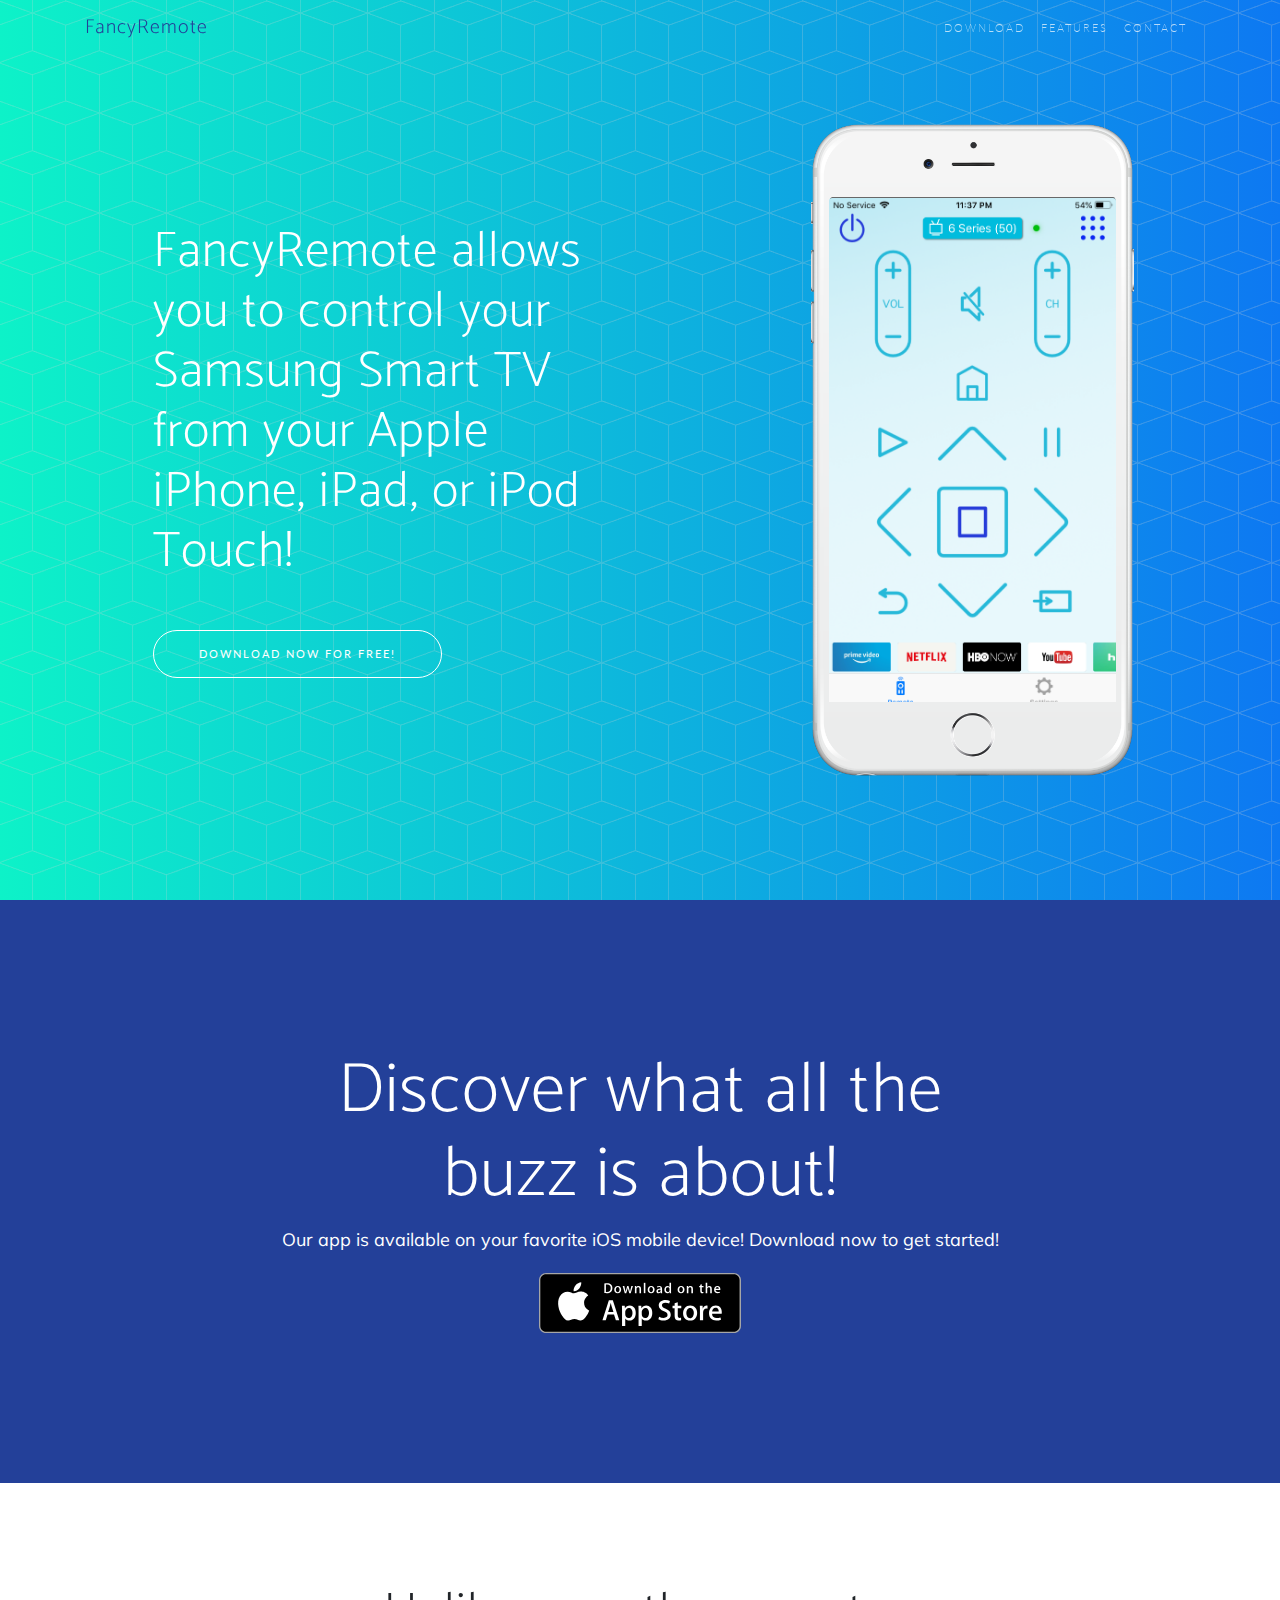
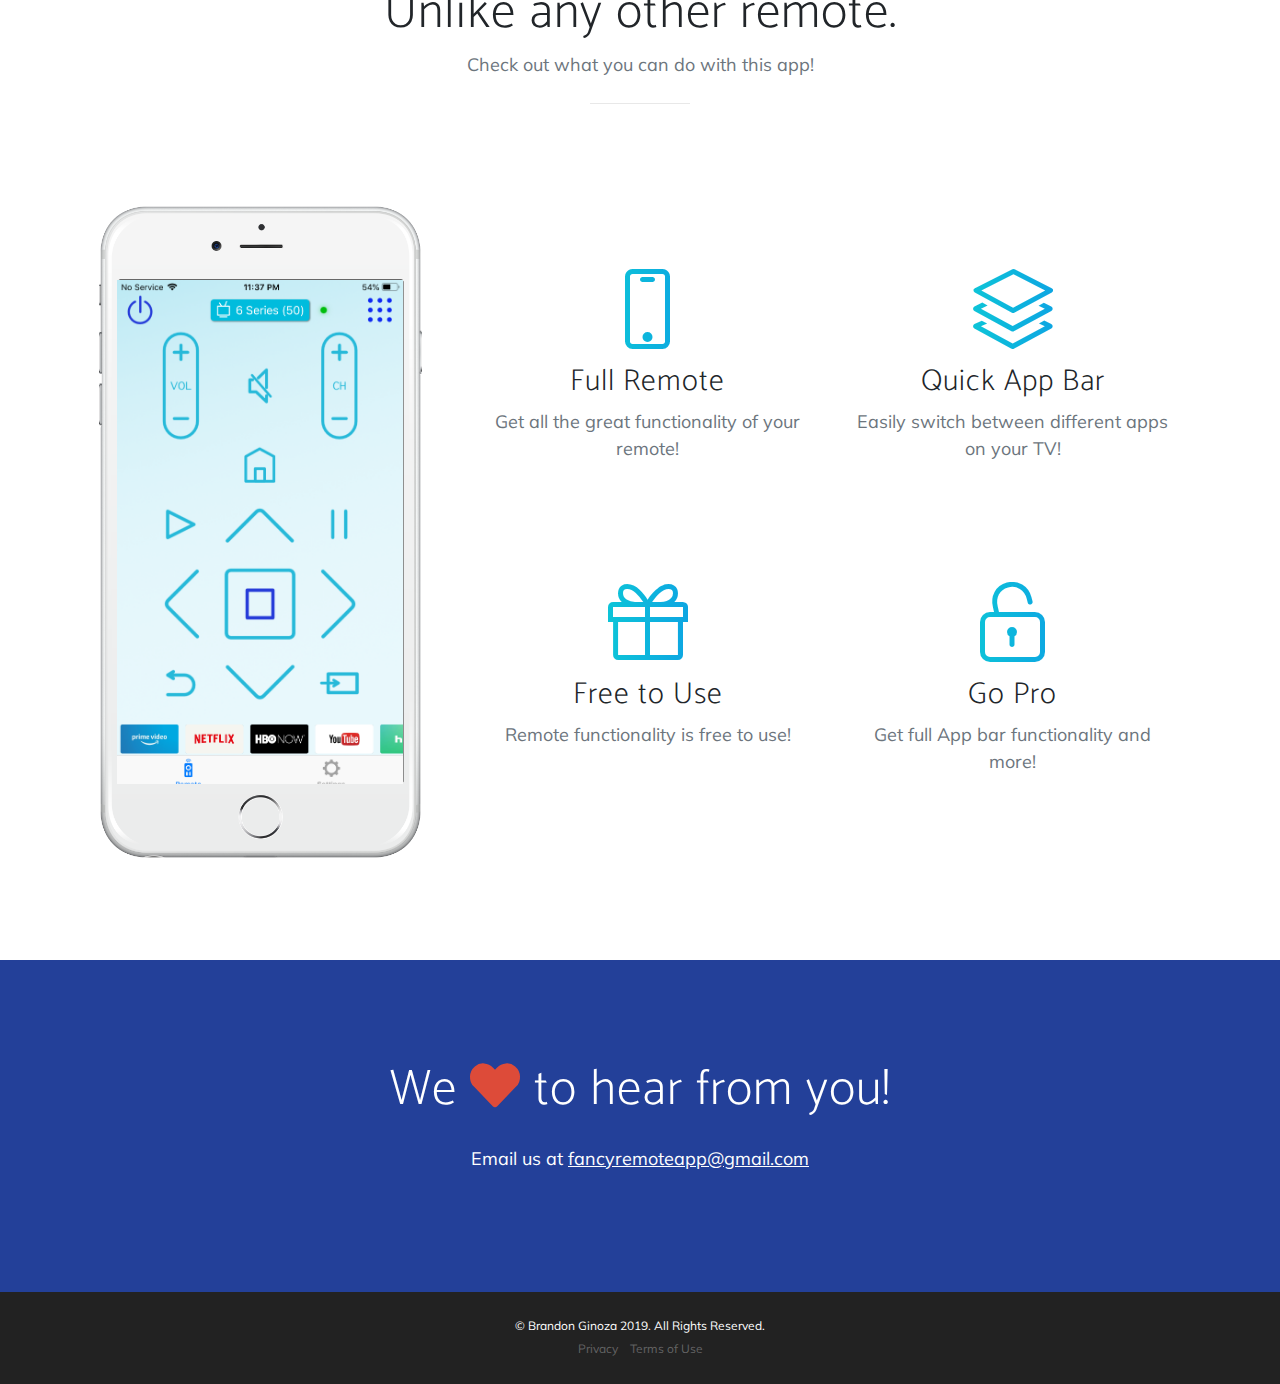
==== index.html @ fd058877 "First commit to FancyRemote Samsung Landing Page" ====
<!DOCTYPE html>
<html lang="en">

<head>

  <meta charset="utf-8">
  <meta name="viewport" content="width=device-width, initial-scale=1, shrink-to-fit=no">
  <meta name="description" content="">
  <meta name="author" content="">

  <title>FancyRemote</title>

  <!-- Bootstrap core CSS -->
  <link href="vendor/bootstrap/css/bootstrap.min.css" rel="stylesheet">

  <!-- Custom fonts for this template -->
  <link href="vendor/fontawesome-free/css/all.min.css" rel="stylesheet">
  <link rel="stylesheet" href="vendor/simple-line-icons/css/simple-line-icons.css">
  <link href="https://fonts.googleapis.com/css?family=Lato" rel="stylesheet">
  <link href="https://fonts.googleapis.com/css?family=Catamaran:100,200,300,400,500,600,700,800,900" rel="stylesheet">
  <link href="https://fonts.googleapis.com/css?family=Muli" rel="stylesheet">

  <!-- Plugin CSS -->
  <link rel="stylesheet" href="device-mockups/device-mockups.min.css">

  <!-- Custom styles for this template -->
  <link href="css/new-age.min.css" rel="stylesheet">

</head>

<body id="page-top">

  <!-- Navigation -->
  <nav class="navbar navbar-expand-lg navbar-light fixed-top" id="mainNav">
    <div class="container">
      <a class="navbar-brand js-scroll-trigger" href="#page-top">FancyRemote</a>
      <button class="navbar-toggler navbar-toggler-right" type="button" data-toggle="collapse" data-target="#navbarResponsive" aria-controls="navbarResponsive" aria-expanded="false" aria-label="Toggle navigation">
        Menu
        <i class="fas fa-bars" style="color: #234099"></i>
      </button>
      <div class="collapse navbar-collapse" id="navbarResponsive">
        <ul class="navbar-nav ml-auto">
          <li class="nav-item">
            <a class="nav-link js-scroll-trigger" href="#download">Download</a>
          </li>
          <li class="nav-item">
            <a class="nav-link js-scroll-trigger" href="#features">Features</a>
          </li>
          <li class="nav-item">
            <a class="nav-link js-scroll-trigger" href="#contact">Contact</a>
          </li>
        </ul>
      </div>
    </div>
  </nav>

  <header class="masthead">
    <div class="container h-100">
      <div class="row h-100">
        <div class="col-lg-7 my-auto">
          <div class="header-content mx-auto">
            <h1 class="mb-5">FancyRemote allows you to control your Samsung Smart TV from your Apple iPhone, iPad, or iPod Touch!</h1>
            <a href="#download" class="btn btn-outline btn-xl js-scroll-trigger">Download Now for Free!</a>
          </div>
        </div>
        <div class="col-lg-5 my-auto">
          <div class="device-container">
            <div class="device-mockup iphone6_plus portrait white">
              <div class="device">
                <div class="screen">
                  <!-- Demo image for screen mockup, you can put an image here, some HTML, an animation, video, or anything else! -->
                  <img src="img/screenshot.png" class="img-fluid" alt="">
                </div>
                <div class="button">
                  <!-- You can hook the "home button" to some JavaScript events or just remove it -->
                </div>
              </div>
            </div>
          </div>
        </div>
      </div>
    </div>
  </header>

  <section class="download bg-primary text-center" id="download">
    <div class="container">
      <div class="row">
        <div class="col-md-8 mx-auto">
          <h2 class="section-heading" style="color: #fff">Discover what all the buzz is about!</h2>
          <p style="color: #fff">Our app is available on your favorite iOS mobile device! Download now to get started!</p>
          <div class="badges">
            <a class="badge-link" href="https://apps.apple.com/app/fancyremote-for-samsung-tv/id1479494269#?platform=iphone"><img src="img/app-store-badge.svg" alt=""></a>
          </div>
        </div>
      </div>
    </div>
  </section>

  <section class="features" id="features">
    <div class="container">
      <div class="section-heading text-center">
        <h2>Unlike any other remote.</h2>
        <p class="text-muted">Check out what you can do with this app!</p>
        <hr>
      </div>
      <div class="row">
        <div class="col-lg-4 my-auto">
          <div class="device-container">
            <div class="device-mockup iphone6_plus portrait white">
              <div class="device">
                <div class="screen">
                  <!-- Demo image for screen mockup, you can put an image here, some HTML, an animation, video, or anything else! -->
                  <img src="img/screenshot.png" class="img-fluid" alt="">
                </div>
                <div class="button">
                  <!-- You can hook the "home button" to some JavaScript events or just remove it -->
                </div>
              </div>
            </div>
          </div>
        </div>
        <div class="col-lg-8 my-auto">
          <div class="container-fluid">
            <div class="row">
              <div class="col-lg-6">
                <div class="feature-item">
                  <i class="icon-screen-smartphone text-primary"></i>
                  <h3>Full Remote</h3>
                  <p class="text-muted">Get all the great functionality of your remote!</p>
                </div>
              </div>
              <div class="col-lg-6">
                <div class="feature-item">
                  <i class="icon-layers text-primary"></i>
                  <h3>Quick App Bar</h3>
                  <p class="text-muted">Easily switch between different apps on your TV!</p>
                </div>
              </div>
            </div>
            <div class="row">
              <div class="col-lg-6">
                <div class="feature-item">
                  <i class="icon-present text-primary"></i>
                  <h3>Free to Use</h3>
                  <p class="text-muted">Remote functionality is free to use!</p>
                </div>
              </div>
              <div class="col-lg-6">
                <div class="feature-item">
                  <i class="icon-lock-open text-primary"></i>
                  <h3>Go Pro</h3>
                  <p class="text-muted">Get full App bar functionality and more!</p>
                </div>
              </div>
            </div>
          </div>
        </div>
      </div>
    </div>
  </section>

  <section class="contact bg-primary" id="contact">
    <div class="container">
      <h2>We
        <i class="fas fa-heart"></i>
        to hear from you!</h2>
        <p style="color:#fff">Email us at <u><a href="mailto:fancyremoteapp@gmail.com" style="color:#fff">fancyremoteapp@gmail.com</a></u></p>
    </div>
  </section>

  <footer>
    <div class="container">
      <p>&copy; Brandon Ginoza 2019. All Rights Reserved.</p>
      <ul class="list-inline">
        <li class="list-inline-item">
          <a href="privacypolicy.html">Privacy</a>
        </li>

        <li class="list-inline-item">
          <a href="termsofuse.html">Terms of Use</a>
        </li>
<!--
        <li class="list-inline-item">
          <a href="#">FAQ</a>
        </li>
-->
      </ul>
    </div>
  </footer>

  <!-- Bootstrap core JavaScript -->
  <script src="vendor/jquery/jquery.min.js"></script>
  <script src="vendor/bootstrap/js/bootstrap.bundle.min.js"></script>

  <!-- Plugin JavaScript -->
  <script src="vendor/jquery-easing/jquery.easing.min.js"></script>

  <!-- Custom scripts for this template -->
  <script src="js/new-age.min.js"></script>

</body>

</html>
---- vendor/simple-line-icons/css/simple-line-icons.css ----
@font-face {
  font-family: 'simple-line-icons';
  src: url('../fonts/Simple-Line-Icons.eot?v=2.4.0');
  src: url('../fonts/Simple-Line-Icons.eot?v=2.4.0#iefix') format('embedded-opentype'), url('../fonts/Simple-Line-Icons.woff2?v=2.4.0') format('woff2'), url('../fonts/Simple-Line-Icons.ttf?v=2.4.0') format('truetype'), url('../fonts/Simple-Line-Icons.woff?v=2.4.0') format('woff'), url('../fonts/Simple-Line-Icons.svg?v=2.4.0#simple-line-icons') format('svg');
  font-weight: normal;
  font-style: normal;
}
/*
 Use the following CSS code if you want to have a class per icon.
 Instead of a list of all class selectors, you can use the generic [class*="icon-"] selector, but it's slower:
*/
.icon-user,
.icon-people,
.icon-user-female,
.icon-user-follow,
.icon-user-following,
.icon-user-unfollow,
.icon-login,
.icon-logout,
.icon-emotsmile,
.icon-phone,
.icon-call-end,
.icon-call-in,
.icon-call-out,
.icon-map,
.icon-location-pin,
.icon-direction,
.icon-directions,
.icon-compass,
.icon-layers,
.icon-menu,
.icon-list,
.icon-options-vertical,
.icon-options,
.icon-arrow-down,
.icon-arrow-left,
.icon-arrow-right,
.icon-arrow-up,
.icon-arrow-up-circle,
.icon-arrow-left-circle,
.icon-arrow-right-circle,
.icon-arrow-down-circle,
.icon-check,
.icon-clock,
.icon-plus,
.icon-minus,
.icon-close,
.icon-event,
.icon-exclamation,
.icon-organization,
.icon-trophy,
.icon-screen-smartphone,
.icon-screen-desktop,
.icon-plane,
.icon-notebook,
.icon-mustache,
.icon-mouse,
.icon-magnet,
.icon-energy,
.icon-disc,
.icon-cursor,
.icon-cursor-move,
.icon-crop,
.icon-chemistry,
.icon-speedometer,
.icon-shield,
.icon-screen-tablet,
.icon-magic-wand,
.icon-hourglass,
.icon-graduation,
.icon-ghost,
.icon-game-controller,
.icon-fire,
.icon-eyeglass,
.icon-envelope-open,
.icon-envelope-letter,
.icon-bell,
.icon-badge,
.icon-anchor,
.icon-wallet,
.icon-vector,
.icon-speech,
.icon-puzzle,
.icon-printer,
.icon-present,
.icon-playlist,
.icon-pin,
.icon-picture,
.icon-handbag,
.icon-globe-alt,
.icon-globe,
.icon-folder-alt,
.icon-folder,
.icon-film,
.icon-feed,
.icon-drop,
.icon-drawer,
.icon-docs,
.icon-doc,
.icon-diamond,
.icon-cup,
.icon-calculator,
.icon-bubbles,
.icon-briefcase,
.icon-book-open,
.icon-basket-loaded,
.icon-basket,
.icon-bag,
.icon-action-undo,
.icon-action-redo,
.icon-wrench,
.icon-umbrella,
.icon-trash,
.icon-tag,
.icon-support,
.icon-frame,
.icon-size-fullscreen,
.icon-size-actual,
.icon-shuffle,
.icon-share-alt,
.icon-share,
.icon-rocket,
.icon-question,
.icon-pie-chart,
.icon-pencil,
.icon-note,
.icon-loop,
.icon-home,
.icon-grid,
.icon-graph,
.icon-microphone,
.icon-music-tone-alt,
.icon-music-tone,
.icon-earphones-alt,
.icon-earphones,
.icon-equalizer,
.icon-like,
.icon-dislike,
.icon-control-start,
.icon-control-rewind,
.icon-control-play,
.icon-control-pause,
.icon-control-forward,
.icon-control-end,
.icon-volume-1,
.icon-volume-2,
.icon-volume-off,
.icon-calendar,
.icon-bulb,
.icon-chart,
.icon-ban,
.icon-bubble,
.icon-camrecorder,
.icon-camera,
.icon-cloud-download,
.icon-cloud-upload,
.icon-envelope,
.icon-eye,
.icon-flag,
.icon-heart,
.icon-info,
.icon-key,
.icon-link,
.icon-lock,
.icon-lock-open,
.icon-magnifier,
.icon-magnifier-add,
.icon-magnifier-remove,
.icon-paper-clip,
.icon-paper-plane,
.icon-power,
.icon-refresh,
.icon-reload,
.icon-settings,
.icon-star,
.icon-symbol-female,
.icon-symbol-male,
.icon-target,
.icon-credit-card,
.icon-paypal,
.icon-social-tumblr,
.icon-social-twitter,
.icon-social-facebook,
.icon-social-instagram,
.icon-social-linkedin,
.icon-social-pinterest,
.icon-social-github,
.icon-social-google,
.icon-social-reddit,
.icon-social-skype,
.icon-social-dribbble,
.icon-social-behance,
.icon-social-foursqare,
.icon-social-soundcloud,
.icon-social-spotify,
.icon-social-stumbleupon,
.icon-social-youtube,
.icon-social-dropbox,
.icon-social-vkontakte,
.icon-social-steam {
  font-family: 'simple-line-icons';
  speak: none;
  font-style: normal;
  font-weight: normal;
  font-variant: normal;
  text-transform: none;
  line-height: 1;
  /* Better Font Rendering =========== */
  -webkit-font-smoothing: antialiased;
  -moz-osx-font-smoothing: grayscale;
}
.icon-user:before {
  content: "\e005";
}
.icon-people:before {
  content: "\e001";
}
.icon-user-female:before {
  content: "\e000";
}
.icon-user-follow:before {
  content: "\e002";
}
.icon-user-following:before {
  content: "\e003";
}
.icon-user-unfollow:before {
  content: "\e004";
}
.icon-login:before {
  content: "\e066";
}
.icon-logout:before {
  content: "\e065";
}
.icon-emotsmile:before {
  content: "\e021";
}
.icon-phone:before {
  content: "\e600";
}
.icon-call-end:before {
  content: "\e048";
}
.icon-call-in:before {
  content: "\e047";
}
.icon-call-out:before {
  content: "\e046";
}
.icon-map:before {
  content: "\e033";
}
.icon-location-pin:before {
  content: "\e096";
}
.icon-direction:before {
  content: "\e042";
}
.icon-directions:before {
  content: "\e041";
}
.icon-compass:before {
  content: "\e045";
}
.icon-layers:before {
  content: "\e034";
}
.icon-menu:before {
  content: "\e601";
}
.icon-list:before {
  content: "\e067";
}
.icon-options-vertical:before {
  content: "\e602";
}
.icon-options:before {
  content: "\e603";
}
.icon-arrow-down:before {
  content: "\e604";
}
.icon-arrow-left:before {
  content: "\e605";
}
.icon-arrow-right:before {
  content: "\e606";
}
.icon-arrow-up:before {
  content: "\e607";
}
.icon-arrow-up-circle:before {
  content: "\e078";
}
.icon-arrow-left-circle:before {
  content: "\e07a";
}
.icon-arrow-right-circle:before {
  content: "\e079";
}
.icon-arrow-down-circle:before {
  content: "\e07b";
}
.icon-check:before {
  content: "\e080";
}
.icon-clock:before {
  content: "\e081";
}
.icon-plus:before {
  content: "\e095";
}
.icon-minus:before {
  content: "\e615";
}
.icon-close:before {
  content: "\e082";
}
.icon-event:before {
  content: "\e619";
}
.icon-exclamation:before {
  content: "\e617";
}
.icon-organization:before {
  content: "\e616";
}
.icon-trophy:before {
  content: "\e006";
}
.icon-screen-smartphone:before {
  content: "\e010";
}
.icon-screen-desktop:before {
  content: "\e011";
}
.icon-plane:before {
  content: "\e012";
}
.icon-notebook:before {
  content: "\e013";
}
.icon-mustache:before {
  content: "\e014";
}
.icon-mouse:before {
  content: "\e015";
}
.icon-magnet:before {
  content: "\e016";
}
.icon-energy:before {
  content: "\e020";
}
.icon-disc:before {
  content: "\e022";
}
.icon-cursor:before {
  content: "\e06e";
}
.icon-cursor-move:before {
  content: "\e023";
}
.icon-crop:before {
  content: "\e024";
}
.icon-chemistry:before {
  content: "\e026";
}
.icon-speedometer:before {
  content: "\e007";
}
.icon-shield:before {
  content: "\e00e";
}
.icon-screen-tablet:before {
  content: "\e00f";
}
.icon-magic-wand:before {
  content: "\e017";
}
.icon-hourglass:before {
  content: "\e018";
}
.icon-graduation:before {
  content: "\e019";
}
.icon-ghost:before {
  content: "\e01a";
}
.icon-game-controller:before {
  content: "\e01b";
}
.icon-fire:before {
  content: "\e01c";
}
.icon-eyeglass:before {
  content: "\e01d";
}
.icon-envelope-open:before {
  content: "\e01e";
}
.icon-envelope-letter:before {
  content: "\e01f";
}
.icon-bell:before {
  content: "\e027";
}
.icon-badge:before {
  content: "\e028";
}
.icon-anchor:before {
  content: "\e029";
}
.icon-wallet:before {
  content: "\e02a";
}
.icon-vector:before {
  content: "\e02b";
}
.icon-speech:before {
  content: "\e02c";
}
.icon-puzzle:before {
  content: "\e02d";
}
.icon-printer:before {
  content: "\e02e";
}
.icon-present:before {
  content: "\e02f";
}
.icon-playlist:before {
  content: "\e030";
}
.icon-pin:before {
  content: "\e031";
}
.icon-picture:before {
  content: "\e032";
}
.icon-handbag:before {
  content: "\e035";
}
.icon-globe-alt:before {
  content: "\e036";
}
.icon-globe:before {
  content: "\e037";
}
.icon-folder-alt:before {
  content: "\e039";
}
.icon-folder:before {
  content: "\e089";
}
.icon-film:before {
  content: "\e03a";
}
.icon-feed:before {
  content: "\e03b";
}
.icon-drop:before {
  content: "\e03e";
}
.icon-drawer:before {
  content: "\e03f";
}
.icon-docs:before {
  content: "\e040";
}
.icon-doc:before {
  content: "\e085";
}
.icon-diamond:before {
  content: "\e043";
}
.icon-cup:before {
  content: "\e044";
}
.icon-calculator:before {
  content: "\e049";
}
.icon-bubbles:before {
  content: "\e04a";
}
.icon-briefcase:before {
  content: "\e04b";
}
.icon-book-open:before {
  content: "\e04c";
}
.icon-basket-loaded:before {
  content: "\e04d";
}
.icon-basket:before {
  content: "\e04e";
}
.icon-bag:before {
  content: "\e04f";
}
.icon-action-undo:before {
  content: "\e050";
}
.icon-action-redo:before {
  content: "\e051";
}
.icon-wrench:before {
  content: "\e052";
}
.icon-umbrella:before {
  content: "\e053";
}
.icon-trash:before {
  content: "\e054";
}
.icon-tag:before {
  content: "\e055";
}
.icon-support:before {
  content: "\e056";
}
.icon-frame:before {
  content: "\e038";
}
.icon-size-fullscreen:before {
  content: "\e057";
}
.icon-size-actual:before {
  content: "\e058";
}
.icon-shuffle:before {
  content: "\e059";
}
.icon-share-alt:before {
  content: "\e05a";
}
.icon-share:before {
  content: "\e05b";
}
.icon-rocket:before {
  content: "\e05c";
}
.icon-question:before {
  content: "\e05d";
}
.icon-pie-chart:before {
  content: "\e05e";
}
.icon-pencil:before {
  content: "\e05f";
}
.icon-note:before {
  content: "\e060";
}
.icon-loop:before {
  content: "\e064";
}
.icon-home:before {
  content: "\e069";
}
.icon-grid:before {
  content: "\e06a";
}
.icon-graph:before {
  content: "\e06b";
}
.icon-microphone:before {
  content: "\e063";
}
.icon-music-tone-alt:before {
  content: "\e061";
}
.icon-music-tone:before {
  content: "\e062";
}
.icon-earphones-alt:before {
  content: "\e03c";
}
.icon-earphones:before {
  content: "\e03d";
}
.icon-equalizer:before {
  content: "\e06c";
}
.icon-like:before {
  content: "\e068";
}
.icon-dislike:before {
  content: "\e06d";
}
.icon-control-start:before {
  content: "\e06f";
}
.icon-control-rewind:before {
  content: "\e070";
}
.icon-control-play:before {
  content: "\e071";
}
.icon-control-pause:before {
  content: "\e072";
}
.icon-control-forward:before {
  content: "\e073";
}
.icon-control-end:before {
  content: "\e074";
}
.icon-volume-1:before {
  content: "\e09f";
}
.icon-volume-2:before {
  content: "\e0a0";
}
.icon-volume-off:before {
  content: "\e0a1";
}
.icon-calendar:before {
  content: "\e075";
}
.icon-bulb:before {
  content: "\e076";
}
.icon-chart:before {
  content: "\e077";
}
.icon-ban:before {
  content: "\e07c";
}
.icon-bubble:before {
  content: "\e07d";
}
.icon-camrecorder:before {
  content: "\e07e";
}
.icon-camera:before {
  content: "\e07f";
}
.icon-cloud-download:before {
  content: "\e083";
}
.icon-cloud-upload:before {
  content: "\e084";
}
.icon-envelope:before {
  content: "\e086";
}
.icon-eye:before {
  content: "\e087";
}
.icon-flag:before {
  content: "\e088";
}
.icon-heart:before {
  content: "\e08a";
}
.icon-info:before {
  content: "\e08b";
}
.icon-key:before {
  content: "\e08c";
}
.icon-link:before {
  content: "\e08d";
}
.icon-lock:before {
  content: "\e08e";
}
.icon-lock-open:before {
  content: "\e08f";
}
.icon-magnifier:before {
  content: "\e090";
}
.icon-magnifier-add:before {
  content: "\e091";
}
.icon-magnifier-remove:before {
  content: "\e092";
}
.icon-paper-clip:before {
  content: "\e093";
}
.icon-paper-plane:before {
  content: "\e094";
}
.icon-power:before {
  content: "\e097";
}
.icon-refresh:before {
  content: "\e098";
}
.icon-reload:before {
  content: "\e099";
}
.icon-settings:before {
  content: "\e09a";
}
.icon-star:before {
  content: "\e09b";
}
.icon-symbol-female:before {
  content: "\e09c";
}
.icon-symbol-male:before {
  content: "\e09d";
}
.icon-target:before {
  content: "\e09e";
}
.icon-credit-card:before {
  content: "\e025";
}
.icon-paypal:before {
  content: "\e608";
}
.icon-social-tumblr:before {
  content: "\e00a";
}
.icon-social-twitter:before {
  content: "\e009";
}
.icon-social-facebook:before {
  content: "\e00b";
}
.icon-social-instagram:before {
  content: "\e609";
}
.icon-social-linkedin:before {
  content: "\e60a";
}
.icon-social-pinterest:before {
  content: "\e60b";
}
.icon-social-github:before {
  content: "\e60c";
}
.icon-social-google:before {
  content: "\e60d";
}
.icon-social-reddit:before {
  content: "\e60e";
}
.icon-social-skype:before {
  content: "\e60f";
}
.icon-social-dribbble:before {
  content: "\e00d";
}
.icon-social-behance:before {
  content: "\e610";
}
.icon-social-foursqare:before {
  content: "\e611";
}
.icon-social-soundcloud:before {
  content: "\e612";
}
.icon-social-spotify:before {
  content: "\e613";
}
.icon-social-stumbleupon:before {
  content: "\e614";
}
.icon-social-youtube:before {
  content: "\e008";
}
.icon-social-dropbox:before {
  content: "\e00c";
}
.icon-social-vkontakte:before {
  content: "\e618";
}
.icon-social-steam:before {
  content: "\e620";
}
---- device-mockups/device-mockups.min.css ----
.device-mockup{position:relative;width:100%;padding-bottom:61.775701%}.device-mockup>.device{position:absolute;top:0;bottom:0;left:0;right:0;width:100%;height:100%;background-size:100% 100%;background-repeat:no-repeat;background-image:url(macbook/macbook.png)}.device-mockup>.device>.screen{position:absolute;top:11.0438729%;bottom:14.6747352%;left:13.364486%;right:13.364486%;overflow:hidden}.device-mockup>.device>.button{position:absolute;top:0;left:0;display:none;overflow:hidden;border-radius:100%;-webkit-border-radius:100%;-moz-border-radius:100%;cursor:pointer}.device-mockup.imac{padding-bottom:81.230769%}.device-mockup.imac>.device{background-image:url(imac/imac.png)}.device-mockup.imac>.device>.screen{top:8.20707071%;bottom:31.6919192%;left:6.61538462%;right:6.61538462%}.device-mockup.macbook{padding-bottom:61.775701%}.device-mockup.macbook>.device{background-image:url(macbook/macbook.png)}.device-mockup.macbook>.device>.screen{top:11.0438729%;bottom:14.6747352%;left:13.364486%;right:13.364486%}.device-mockup.macbook_2015{padding-bottom:57.5%}.device-mockup.macbook_2015.grey>.device,.device-mockup.macbook_2015>.device{background-image:url(macbook_2015/grey.png)}.device-mockup.macbook_2015.silver>.device,.device-mockup.macbook_2015>.device{background-image:url(macbook_2015/silver.png)}.device-mockup.macbook_2015.gold>.device,.device-mockup.macbook_2015>.device{background-image:url(macbook_2015/gold.png)}.device-mockup.macbook_2015>.device>.screen{top:7.5%;bottom:10.9%;left:12.46%;right:12.56%}.device-mockup.iphone5,.device-mockup.iphone5.portrait{padding-bottom:210.57%}.device-mockup.iphone5.landscape{padding-bottom:47.49%}.device-mockup.iphone5.black>.device,.device-mockup.iphone5.portrait.black>.device,.device-mockup.iphone5>.device{background-image:url(iphone5/iphone5_port_black.png)}.device-mockup.iphone5.landscape.black>.device,.device-mockup.iphone5.landscape>.device{background-image:url(iphone5/iphone5_land_black.png)}.device-mockup.iphone5.portrait.white>.device,.device-mockup.iphone5.white>.device{background-image:url(iphone5/iphone5_port_white.png)}.device-mockup.iphone5.landscape.white>.device{background-image:url(iphone5/iphone5_land_white.png)}.device-mockup.iphone5.portrait>.device>.screen,.device-mockup.iphone5>.device>.screen{top:14.78%;bottom:13.78%;left:8.77%;right:7.77%}.device-mockup.iphone5.landscape>.device>.screen{top:7.422488%;bottom:8.422488%;left:14.919127%;right:14.019127%}.device-mockup.iphone5.portrait>.device>.button,.device-mockup.iphone5>.device>.button{display:block;top:88.3%;bottom:2.5%;left:40%;right:40%}.device-mockup.iphone5.landscape>.device>.button{display:block;top:40%;bottom:41%;left:88.4%;right:2.3%}.device-mockup.iphone_se,.device-mockup.iphone_se.portrait{padding-bottom:209.83%}.device-mockup.iphone_se.landscape{padding-bottom:47.66%}.device-mockup.iphone_se.black>.device,.device-mockup.iphone_se.portrait.black>.device,.device-mockup.iphone_se>.device{background-image:url(iphone_se/iphone_se_port_black.png)}.device-mockup.iphone_se.landscape.black>.device,.device-mockup.iphone_se.landscape>.device{background-image:url(iphone_se/iphone_se_land_black.png)}.device-mockup.iphone_se.portrait.white>.device,.device-mockup.iphone_se.white>.device{background-image:url(iphone_se/iphone_se_port_white.png)}.device-mockup.iphone_se.landscape.white>.device{background-image:url(iphone_se/iphone_se_land_white.png)}.device-mockup.iphone_se.gold>.device,.device-mockup.iphone_se.portrait.gold>.device{background-image:url(iphone_se/iphone_se_port_gold.png)}.device-mockup.iphone_se.landscape.gold>.device{background-image:url(iphone_se/iphone_se_land_gold.png)}.device-mockup.iphone_se.portrait.rose>.device,.device-mockup.iphone_se.rose>.device{background-image:url(iphone_se/iphone_se_port_rose.png)}.device-mockup.iphone_se.landscape.rose>.device{background-image:url(iphone_se/iphone_se_land_rose.png)}.device-mockup.iphone_se.portrait>.device>.screen,.device-mockup.iphone_se>.device>.screen{top:16.28%;bottom:16.28%;left:11.77%;right:11.77%}.device-mockup.iphone_se.landscape>.device>.screen{top:11.722488%;bottom:11.722488%;left:16.0191273%;right:16.0191273%}.device-mockup.iphone_se.portrait>.device>.button,.device-mockup.iphone_se>.device>.button{display:block;top:86.3%;bottom:5.5%;left:42%;right:42%}.device-mockup.iphone_se.landscape>.device>.button{display:block;top:42%;bottom:42%;left:86.4%;right:5.1%}.device-mockup.iphone6,.device-mockup.iphone6.portrait{padding-bottom:207.19%}.device-mockup.iphone6.landscape{padding-bottom:48.76%}.device-mockup.iphone6.black>.device,.device-mockup.iphone6.portrait.black>.device,.device-mockup.iphone6>.device{background-image:url(iphone_6/iphone_6_port_black.png)}.device-mockup.iphone6.landscape.black>.device,.device-mockup.iphone6.landscape>.device{background-image:url(iphone_6/iphone_6_land_black.png)}.device-mockup.iphone6.portrait.white>.device,.device-mockup.iphone6.white>.device{background-image:url(iphone_6/iphone_6_port_white.png)}.device-mockup.iphone6.landscape.white>.device{background-image:url(iphone_6/iphone_6_land_white.png)}.device-mockup.iphone6.gold>.device,.device-mockup.iphone6.portrait.gold>.device{background-image:url(iphone_6/iphone_6_port_gold.png)}.device-mockup.iphone6.landscape.gold>.device{background-image:url(iphone_6/iphone_6_land_gold.png)}.device-mockup.iphone6.portrait>.device>.screen,.device-mockup.iphone6>.device>.screen{top:12.58%;bottom:12.88%;left:6.77%;right:6.77%}.device-mockup.iphone6.landscape>.device>.screen{top:6.77%;bottom:6.77%;left:12.58%;right:12.88%}.device-mockup.iphone6.portrait>.device>.button,.device-mockup.iphone6>.device>.button{display:block;top:88.6%;bottom:3.2%;left:42%;right:42%}.device-mockup.iphone6.landscape>.device>.button{display:block;top:42%;bottom:42%;left:88.6%;right:3.2%}.device-mockup.iphone6_plus,.device-mockup.iphone6_plus.portrait{padding-bottom:201.76%}.device-mockup.iphone6_plus.landscape{padding-bottom:49.56%}.device-mockup.iphone6_plus.black>.device,.device-mockup.iphone6_plus.portrait.black>.device,.device-mockup.iphone6_plus>.device{background-image:url(iphone_6_plus/iphone_6_plus_black_port.png)}.device-mockup.iphone6_plus.landscape.black>.device,.device-mockup.iphone6_plus.landscape>.device{background-image:url(iphone_6_plus/iphone_6_plus_black_land.png)}.device-mockup.iphone6_plus.portrait.white>.device,.device-mockup.iphone6_plus.white>.device{background-image:url(iphone_6_plus/iphone_6_plus_white_port.png)}.device-mockup.iphone6_plus.landscape.white>.device{background-image:url(iphone_6_plus/iphone_6_plus_white_land.png)}.device-mockup.iphone6_plus.gold>.device,.device-mockup.iphone6_plus.portrait.gold>.device{background-image:url(iphone_6_plus/iphone_6_plus_gold_port.png)}.device-mockup.iphone6_plus.landscape.gold>.device{background-image:url(iphone_6_plus/iphone_6_plus_gold_land.png)}.device-mockup.iphone6_plus.portrait>.device>.screen,.device-mockup.iphone6_plus>.device>.screen{top:11.58%;bottom:11.58%;left:5.97%;right:5.97%}.device-mockup.iphone6_plus.landscape>.device>.screen{top:5.97%;bottom:5.97%;left:11.38%;right:11.58%}.device-mockup.iphone6_plus.portrait>.device>.button,.device-mockup.iphone6_plus>.device>.button{display:block;top:89.9%;bottom:3.2%;left:43%;right:43%}.device-mockup.iphone6_plus.landscape>.device>.button{display:block;top:43%;bottom:43%;left:89.9%;right:3.2%}.device-mockup.ipad,.device-mockup.ipad.portrait{padding-bottom:128.406276%}.device-mockup.ipad.landscape{padding-bottom:79.9086758%}.device-mockup.ipad.black>.device,.device-mockup.ipad.portrait.black>.device,.device-mockup.ipad>.device{background-image:url(ipad/ipad_port_black.png)}.device-mockup.ipad.portrait.white>.device,.device-mockup.ipad.white>.device{background-image:url(ipad/ipad_port_white.png)}.device-mockup.ipad.landscape.black>.device,.device-mockup.ipad.landscape>.device{background-image:url(ipad/ipad_land_black.png)}.device-mockup.ipad.landscape.white>.device{background-image:url(ipad/ipad_land_white.png)}.device-mockup.ipad.portrait>.device>.screen,.device-mockup.ipad>.device>.screen{top:12.025723%;bottom:12.154341%;left:13.45995%;right:13.45995%}.device-mockup.ipad.landscape>.device>.screen{top:13.87755102%;bottom:13.87755102%;left:11.5459883%;right:11.5459883%}.device-mockup.ipad.portrait>.device>.button,.device-mockup.ipad>.device>.button{display:block;top:90.2%;bottom:5.5%;left:47.3%;right:47.3%}.device-mockup.ipad.landscape>.device>.button{display:block;top:47.3%;bottom:47.3%;left:90.8%;right:4.9%}.device-mockup.ipad_air,.device-mockup.ipad_air.portrait{padding-bottom:141.27%}.device-mockup.ipad_air.landscape{padding-bottom:70.79%}.device-mockup.ipad_air.grey>.device,.device-mockup.ipad_air.portrait.grey>.device,.device-mockup.ipad_air>.device{background-image:url(ipad_air/ipad_air_gray_port.png)}.device-mockup.ipad_air.portrait.silver>.device,.device-mockup.ipad_air.silver>.device{background-image:url(ipad_air/ipad_air_silver_port.png)}.device-mockup.ipad_air.landscape.grey>.device,.device-mockup.ipad_air.landscape>.device{background-image:url(ipad_air/ipad_air_gray_land.png)}.device-mockup.ipad_air.landscape.silver>.device{background-image:url(ipad_air/ipad_air_silver_land.png)}.device-mockup.ipad_air.portrait>.device>.screen,.device-mockup.ipad_air>.device>.screen{top:9.025723%;bottom:9.154341%;left:7.45995%;right:6.45995%}.device-mockup.ipad_air.landscape>.device>.screen{top:6.877551%;bottom:6.877551%;left:9.545988%;right:9.545988%}.device-mockup.ipad_air.portrait>.device>.button,.device-mockup.ipad_air>.device>.button{display:block;top:93.2%;bottom:2.5%;left:47.3%;right:47.3%}.device-mockup.ipad_air.landscape>.device>.button{display:block;top:47.3%;bottom:47.3%;left:93.1%;right:2.1%}.device-mockup.ipad_air_2,.device-mockup.ipad_air_2.portrait{padding-bottom:141.38%}.device-mockup.ipad_air_2.landscape{padding-bottom:70.73%}.device-mockup.ipad_air_2.grey>.device,.device-mockup.ipad_air_2.portrait.grey>.device,.device-mockup.ipad_air_2>.device{background-image:url(ipad_air_2/ipad_air_2_gray_port.png)}.device-mockup.ipad_air_2.portrait.silver>.device,.device-mockup.ipad_air_2.silver>.device{background-image:url(ipad_air_2/ipad_air_2_silver_port.png)}.device-mockup.ipad_air_2.gold>.device,.device-mockup.ipad_air_2.portrait.gold>.device{background-image:url(ipad_air_2/ipad_air_2_gold_port.png)}.device-mockup.ipad_air_2.landscape.grey>.device,.device-mockup.ipad_air_2.landscape>.device{background-image:url(ipad_air_2/ipad_air_2_gray_land.png)}.device-mockup.ipad_air_2.landscape.silver>.device{background-image:url(ipad_air_2/ipad_air_2_silver_land.png)}.device-mockup.ipad_air_2.landscape.gold>.device{background-image:url(ipad_air_2/ipad_air_2_gold_land.png)}.device-mockup.ipad_air_2.portrait>.device>.screen,.device-mockup.ipad_air_2>.device>.screen{top:9.025723%;bottom:8.854341%;left:6.15995%;right:6.15995%}.device-mockup.ipad_air_2.landscape>.device>.screen{top:6.277551%;bottom:6.277551%;left:8.545988%;right:8.545988%}.device-mockup.ipad_air_2.portrait>.device>.button,.device-mockup.ipad_air_2>.device>.button{display:block;top:93.2%;bottom:2.1%;left:46.3%;right:46.5%}.device-mockup.ipad_air_2.landscape>.device>.button{display:block;top:46.5%;bottom:46.8%;left:93.5%;right:1.9%}.device-mockup.ipad_pro,.device-mockup.ipad_pro.portrait{padding-bottom:138.63%}.device-mockup.ipad_pro.landscape{padding-bottom:72.14%}.device-mockup.ipad_pro.grey>.device,.device-mockup.ipad_pro.portrait.grey>.device,.device-mockup.ipad_pro>.device{background-image:url(ipad_pro/ipad_pro_port_black.png)}.device-mockup.ipad_pro.portrait.silver>.device,.device-mockup.ipad_pro.silver>.device{background-image:url(ipad_pro/ipad_pro_port_silver.png)}.device-mockup.ipad_pro.gold>.device,.device-mockup.ipad_pro.portrait.gold>.device{background-image:url(ipad_pro/ipad_pro_port_gold.png)}.device-mockup.ipad_pro.landscape.grey>.device,.device-mockup.ipad_pro.landscape>.device{background-image:url(ipad_pro/ipad_pro_land_black.png)}.device-mockup.ipad_pro.landscape.silver>.device{background-image:url(ipad_pro/ipad_pro_land_silver.png)}.device-mockup.ipad_pro.landscape.gold>.device{background-image:url(ipad_pro/ipad_pro_land_gold.png)}.device-mockup.ipad_pro.portrait>.device>.screen,.device-mockup.ipad_pro>.device>.screen{top:7.025723%;bottom:6.854341%;left:5.15995%;right:5.15995%}.device-mockup.ipad_pro.landscape>.device>.screen{top:5.177551%;bottom:5.177551%;left:6.945988%;right:6.945988%}.device-mockup.ipad_pro.portrait>.device>.button,.device-mockup.ipad_pro>.device>.button{display:block;top:94.9%;bottom:1.5%;left:47.3%;right:47.1%}.device-mockup.ipad_pro.landscape>.device>.button{display:block;top:47.5%;bottom:47.5%;left:94.8%;right:1.5%}.device-mockup.galaxy_s3,.device-mockup.galaxy_s3.portrait{padding-bottom:178.787879%}.device-mockup.galaxy_s3.landscape{padding-bottom:55.9322034%}.device-mockup.galaxy_s3.black>.device,.device-mockup.galaxy_s3.portrait.black>.device,.device-mockup.galaxy_s3>.device{background-image:url(galaxy_s3/s3_port_black.png)}.device-mockup.galaxy_s3.landscape.black>.device,.device-mockup.galaxy_s3.landscape>.device{background-image:url(galaxy_s3/s3_land_black.png)}.device-mockup.galaxy_s3.portrait.white>.device,.device-mockup.galaxy_s3.white>.device{background-image:url(galaxy_s3/s3_port_white.png)}.device-mockup.galaxy_s3.landscape.white>.device{background-image:url(galaxy_s3/s3_land_white.png)}.device-mockup.galaxy_s3.portrait>.device>.screen,.device-mockup.galaxy_s3>.device>.screen{top:12.3728814%;bottom:15.5367232%;left:13.8383838%;right:13.8383838%}.device-mockup.galaxy_s3.landscape>.device>.screen{top:13.8383838%;bottom:13.8383838%;left:12.3728814%;right:15.5367232%}.device-mockup.galaxy_s5,.device-mockup.galaxy_s5.portrait{padding-bottom:194.188862%}.device-mockup.galaxy_s5.landscape{padding-bottom:51.496259%}.device-mockup.galaxy_s5.black>.device,.device-mockup.galaxy_s5.portrait.black>.device,.device-mockup.galaxy_s5>.device{background-image:url(galaxy_s5/galaxy_s5_port_black.png)}.device-mockup.galaxy_s5.landscape.black>.device,.device-mockup.galaxy_s5.landscape>.device{background-image:url(galaxy_s5/galaxy_s5_land_black.png)}.device-mockup.galaxy_s5.portrait.white>.device,.device-mockup.galaxy_s5.white>.device{background-image:url(galaxy_s5/galaxy_s5_port_white.png)}.device-mockup.galaxy_s5.landscape.white>.device{background-image:url(galaxy_s5/galaxy_s5_land_white.png)}.device-mockup.galaxy_s5.portrait>.device>.screen,.device-mockup.galaxy_s5>.device>.screen{top:10.2%;bottom:10.1%;left:6.3%;right:6.4%}.device-mockup.galaxy_s5.landscape>.device>.screen{top:6.6%;bottom:6.2%;left:10.15%;right:10%}.device-mockup.galaxy_tab4,.device-mockup.galaxy_tab4.landscape{padding-bottom:72.689464%}.device-mockup.galaxy_tab4.black>.device,.device-mockup.galaxy_tab4.landscape.black>.device,.device-mockup.galaxy_tab4>.device{background-image:url(galaxy_tab4/galaxy_tab4_land_black.png)}.device-mockup.galaxy_tab4.landscape.white>.device,.device-mockup.galaxy_tab4.white>.device{background-image:url(galaxy_tab4/galaxy_tab4_land_white.png)}.device-mockup.galaxy_tab4.landscape>.device>.screen,.device-mockup.galaxy_tab4>.device>.screen{top:11.5%;bottom:11.5%;left:5.4%;right:5.2%}.device-mockup.lumia920,.device-mockup.lumia920.portrait{padding-bottom:172.796353%}.device-mockup.lumia920.landscape{padding-bottom:56.3330381%}.device-mockup.lumia920.portrait>.device,.device-mockup.lumia920>.device{background-image:url(lumia920/lumia920_port.png)}.device-mockup.lumia920.landscape>.device{background-image:url(lumia920/lumia920_land.png)}.device-mockup.lumia920.portrait>.device>.screen,.device-mockup.lumia920>.device>.screen{top:10.6420405%;bottom:18.9973615%;left:13.5258359%;right:13.5258359%}.device-mockup.lumia920.landscape>.device>.screen{top:12.2641509%;bottom:12.2641509%;left:10.5403012%;right:18.6005314%}.device-mockup.nexus7,.device-mockup.nexus7.portrait{padding-bottom:156.521739%}.device-mockup.nexus7.landscape{padding-bottom:63.6678201%}.device-mockup.nexus7.portrait>.device,.device-mockup.nexus7>.device{background-image:url(nexus7/nexus7_port.png)}.device-mockup.nexus7.landscape>.device{background-image:url(nexus7/nexus7_land.png)}.device-mockup.nexus7.portrait>.device>.screen,.device-mockup.nexus7>.device>.screen{top:13.1365741%;bottom:12.7893519%;left:13.7681159%;right:13.7681159%}.device-mockup.nexus7.landscape>.device>.screen{top:13.7681159%;bottom:13.7681159%;left:13.0911188%;right:13.0911188%}.device-mockup.surface,.device-mockup.surface.landscape{padding-bottom:64.7584973%}.device-mockup.surface.landscape>.device,.device-mockup.surface>.device{background-image:url(surface/surface.png)}.device-mockup.surface.landscape>.device>.screen,.device-mockup.surface>.device>.screen{top:14.5488029%;bottom:14.9171271%;left:9.36195587%;right:9.36195587%}.device-mockup.samsung_tv,.device-mockup.samsung_tv.landscape{padding-bottom:64.68%}.device-mockup.samsung_tv.landscape>.device,.device-mockup.samsung_tv>.device{background-image:url(samsung_tv/samsung_tv.png)}.device-mockup.samsung_tv.landscape>.device>.screen,.device-mockup.samsung_tv>.device>.screen{top:2.148803%;bottom:12.817127%;left:1.261956%;right:1.361956%}
---- css/new-age.min.css ----
/*!
 * Start Bootstrap - New Age v5.0.7 (https://startbootstrap.com/template-overviews/new-age)
 * Copyright 2013-2019 Start Bootstrap
 * Licensed under MIT (https://github.com/BlackrockDigital/startbootstrap-new-age/blob/master/LICENSE)
 */body,html{width:100%;height:100%}body{font-family:Muli,Helvetica,Arial,sans-serif}a{color:#234099;transition:all .35s}a:focus,a:hover{color:#234099}hr{max-width:100px;margin:25px auto 0;border-width:1px;border-color:rgba(34,34,34,.1)}hr.light{border-color:#fff}h1,h2,h3,h4,h5,h6{font-family:Catamaran,Helvetica,Arial,sans-serif;font-weight:200;letter-spacing:1px}p{font-size:18px;line-height:1.5;margin-bottom:20px}section{padding:100px 0}section h2{font-size:50px}#mainNav{border-color:rgba(34,34,34,.05);background-color:#fff;transition:all .35s;font-family:Catamaran,Helvetica,Arial,sans-serif;font-weight:200;letter-spacing:1px}#mainNav .navbar-brand{color:#234099;font-family:Catamaran,Helvetica,Arial,sans-serif;font-weight:200;letter-spacing:1px}#mainNav .navbar-brand:focus,#mainNav .navbar-brand:hover{color:#234099}#mainNav .navbar-toggler{font-size:12px;padding:8px 10px;color:#222}#mainNav .navbar-nav>li>a{font-size:11px;font-family:Lato,Helvetica,Arial,sans-serif;letter-spacing:2px;text-transform:uppercase}#mainNav .navbar-nav>li>a.active{color:#234099!important;background-color:transparent}#mainNav .navbar-nav>li>a.active:hover{background-color:transparent}#mainNav .navbar-nav>li>a,#mainNav .navbar-nav>li>a:focus{color:#222}#mainNav .navbar-nav>li>a:focus:hover,#mainNav .navbar-nav>li>a:hover{color:#234099}@media (min-width:992px){#mainNav{border-color:transparent;background-color:transparent}#mainNav .navbar-brand{color:fade(white,70%)}#mainNav .navbar-brand:focus,#mainNav .navbar-brand:hover{color:#fff}#mainNav .navbar-nav>li>a,#mainNav .navbar-nav>li>a:focus{color:rgba(255,255,255,.7)}#mainNav .navbar-nav>li>a:focus:hover,#mainNav .navbar-nav>li>a:hover{color:#fff}#mainNav.navbar-shrink{border-color:rgba(34,34,34,.1);background-color:#fff}#mainNav.navbar-shrink .navbar-brand{color:#222}#mainNav.navbar-shrink .navbar-brand:focus,#mainNav.navbar-shrink .navbar-brand:hover{color:#234099}#mainNav.navbar-shrink .navbar-nav>li>a,#mainNav.navbar-shrink .navbar-nav>li>a:focus{color:#222}#mainNav.navbar-shrink .navbar-nav>li>a:focus:hover,#mainNav.navbar-shrink .navbar-nav>li>a:hover{color:#234099}}header.masthead{position:relative;width:100%;padding-top:150px;padding-bottom:100px;color:#fff;background:url(../img/bg-pattern.png),#7b4397;background:url(../img/bg-pattern.png),linear-gradient(to left,#0d78f2,#0df2c8)}header.masthead .header-content{max-width:500px;margin-bottom:100px;text-align:center}header.masthead .header-content h1{font-size:30px}header.masthead .device-container{max-width:325px;margin-right:auto;margin-left:auto}header.masthead .device-container .screen img{border-radius:3px}@media (min-width:992px){header.masthead{height:100vh;min-height:775px;padding-top:0;padding-bottom:0}header.masthead .header-content{margin-bottom:0;text-align:left}header.masthead .header-content h1{font-size:50px}header.masthead .device-container{max-width:325px}}section.info{position:relative;padding:150px 0background:url(../img/bg-pattern.png),#7b4397;background:url(../img/bg-pattern.png),linear-gradient(to left,#0d78f2,#0df2c8)}section.info h2{font-size:50px;margin-top:0}section.info .badges .badge-link{display:block;margin-bottom:25px}section.info .badges .badge-link:last-child{margin-bottom:0}section.info .badges .badge-link img{height:60px}@media (min-width:768px){section.info .badges .badge-link{display:inline-block;margin-bottom:0}}@media (min-width:768px){section.info h2{font-size:70px;color:#fff} p{color:#fff}}section.download{position:relative;padding:150px 0}section.download h2{font-size:50px;margin-top:0}section.download .badges .badge-link{display:block;margin-bottom:25px}section.download .badges .badge-link:last-child{margin-bottom:0}section.download .badges .badge-link img{height:60px}@media (min-width:768px){section.download .badges .badge-link{display:inline-block;margin-bottom:0}}@media (min-width:768px){section.download h2{font-size:70px;color:#fff} p{color:#fff}}section.features .section-heading{margin-bottom:100px}section.features .section-heading h2{margin-top:0}section.features .section-heading p{margin-bottom:0}section.features .device-container,section.features .feature-item{max-width:325px;margin:0 auto}section.features .device-container{margin-bottom:100px}@media (min-width:992px){section.features .device-container{margin-bottom:0}}section.features .feature-item{padding-top:50px;padding-bottom:50px;text-align:center}section.features .feature-item h3{font-size:30px}section.features .feature-item i{font-size:80px;display:block;margin-bottom:15px;background:linear-gradient(to left,#0d78f2,#0df2c8);-webkit-background-clip:text;-webkit-text-fill-color:transparent}section.cta{position:relative;padding:250px 0;background-image:url(../img/bg-cta.jpg);background-position:center;background-size:cover}section.cta .cta-content{position:relative;z-index:1}section.cta .cta-content h2{font-size:50px;max-width:450px;margin-top:0;margin-bottom:25px;color:#fff}@media (min-width:768px){section.cta .cta-content h2{font-size:80px}}section.cta .overlay{position:absolute;top:0;left:0;width:100%;height:100%;background-color:rgba(0,0,0,.5)}section.contact{text-align:center}section.contact h2{margin-top:0;margin-bottom:25px}section.contact h2{color:#fff} i{color:#dd4b39}section.contact ul.list-social{margin-bottom:0}section.contact ul.list-social li a{font-size:40px;line-height:80px;display:block;width:80px;height:80px;color:#fff;border-radius:100%}section.contact ul.list-social li.social-twitter a{background-color:#1da1f2}section.contact ul.list-social li.social-twitter a:hover{background-color:#0d95e8}section.contact ul.list-social li.social-facebook a{background-color:#3b5998}section.contact ul.list-social li.social-facebook a:hover{background-color:#344e86}section.contact ul.list-social li.social-google-plus a{background-color:#234099}section.contact ul.list-social li.social-google-plus a:hover{background-color:#d73925}footer{padding:25px 0;text-align:center;color:rgba(255,255,255,.3);background-color:#222}footer p{font-size:12px;margin:0}footer ul{margin-bottom:0}footer ul li a{font-size:12px;color:rgba(255,255,255,.3)}footer ul li a.active,footer ul li a:active,footer ul li a:focus,footer ul li a:hover{text-decoration:none}.bg-primary{background:#234099;background:linear-gradient(#234099,#234099)}.text-primary{color:#fff}.no-gutter>[class*=col-]{padding-right:0;padding-left:0}.btn-outline{color:#fff;border:1px solid;border-color:#fff}.btn-outline.active,.btn-outline:active,.btn-outline:focus,.btn-outline:hover{color:#fff;border-color:#234099;background-color:#234099}.btn{border-radius:300px;font-family:Lato,Helvetica,Arial,sans-serif;letter-spacing:2px;text-transform:uppercase}.btn-xl{font-size:11px;padding:15px 45px}
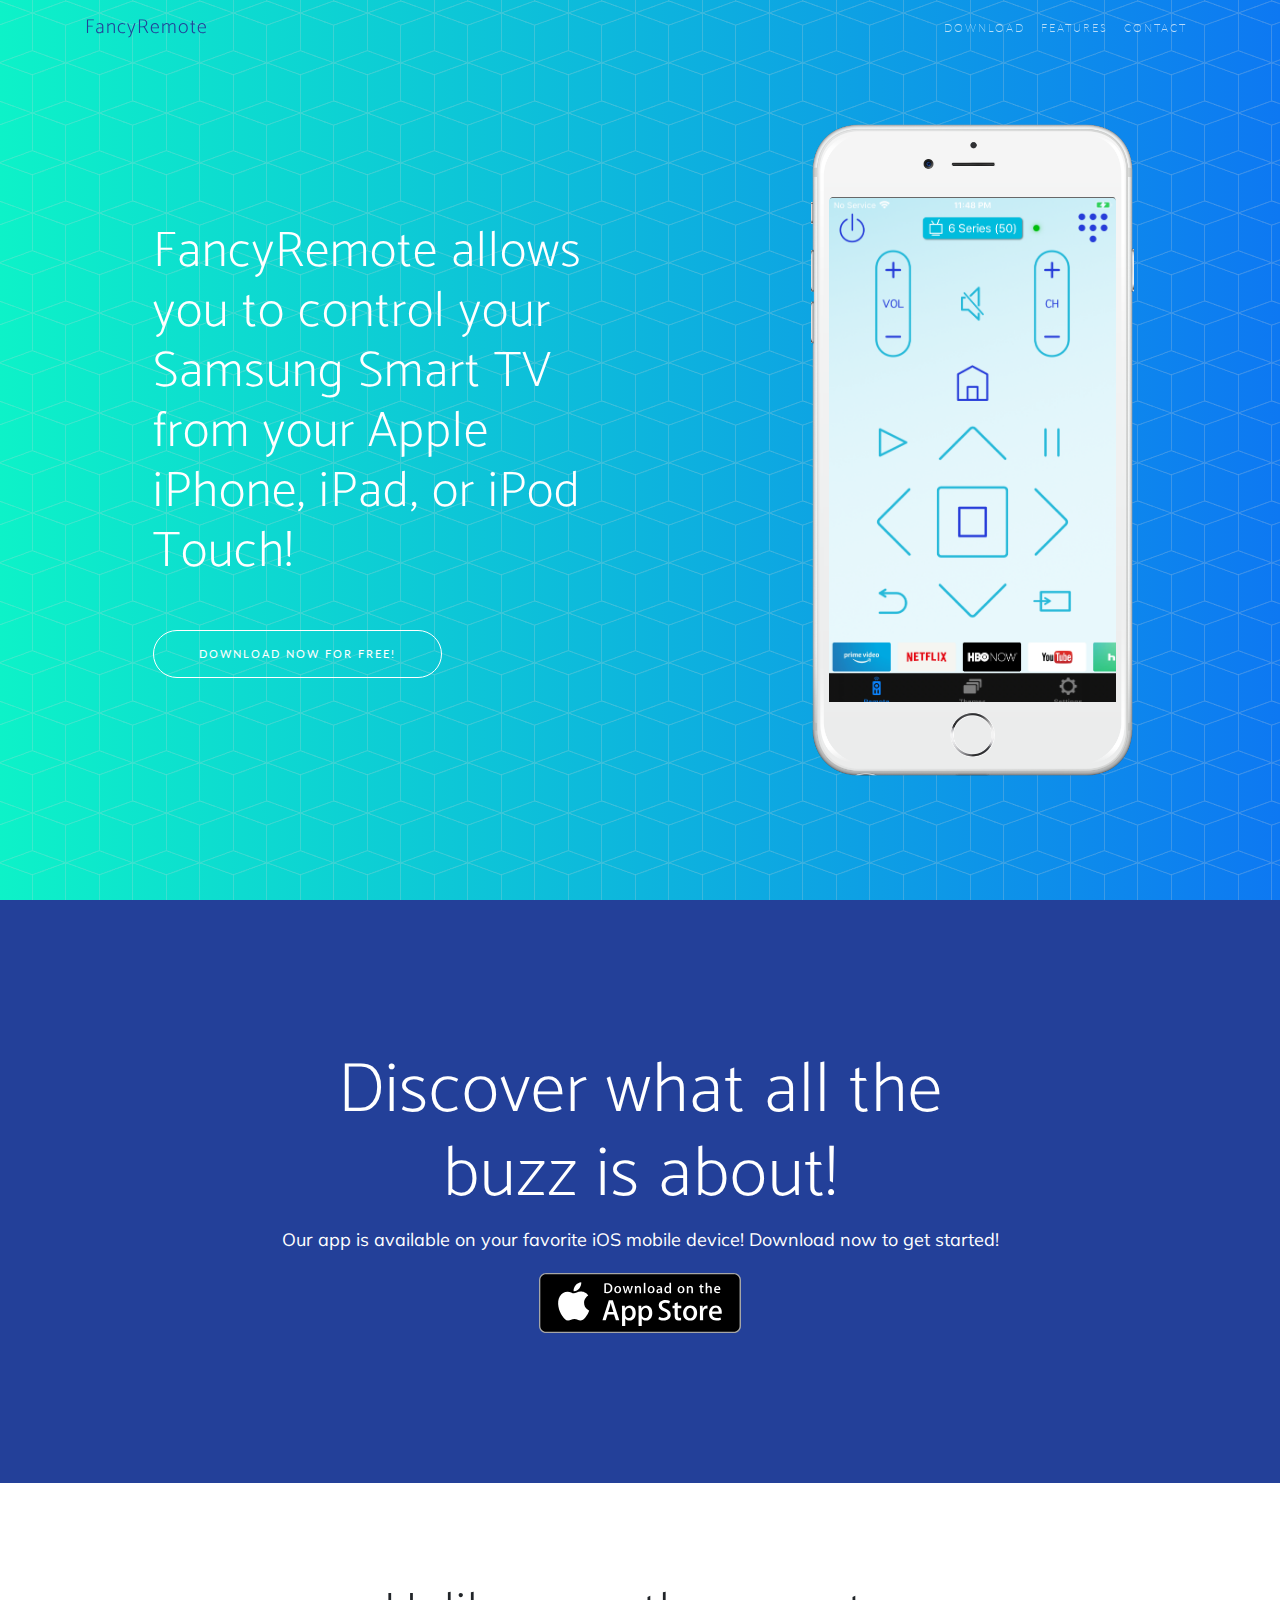
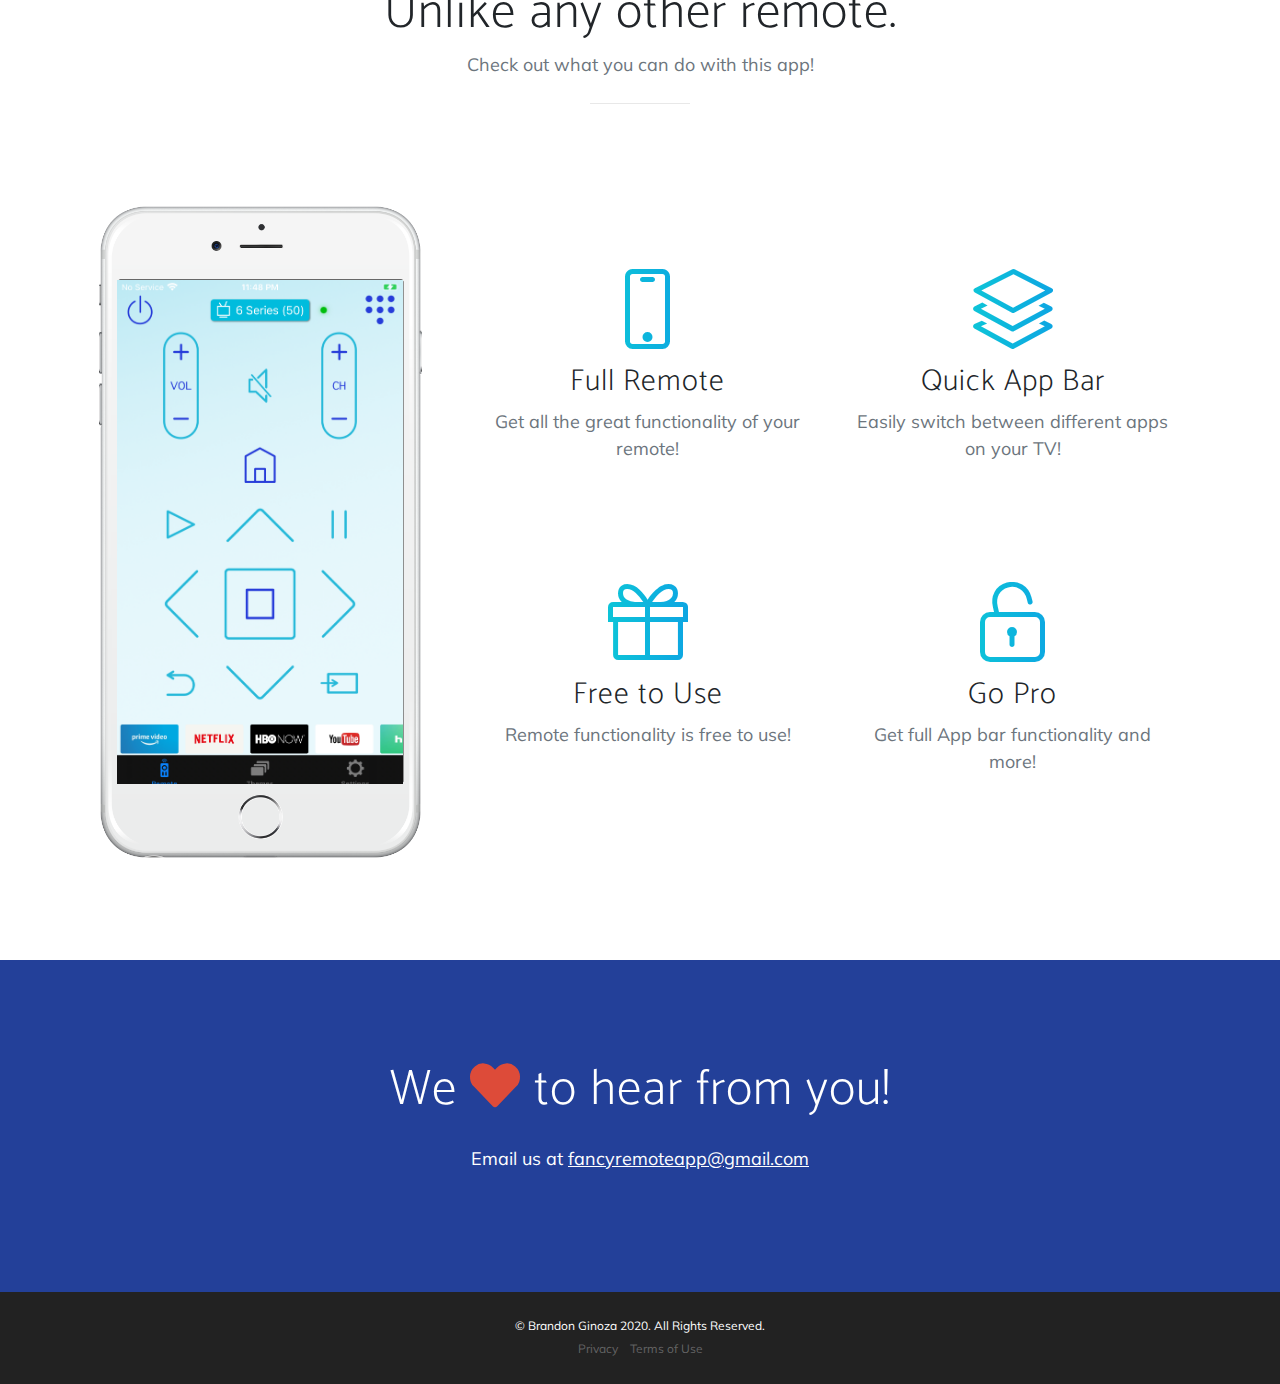
==== commit 9df15992: "Updated the privacy policy and terms of use links to go to the main fancyremote.github.io site" ====
--- a/index.html
+++ b/index.html
@@ -170,14 +170,14 @@
 
   <footer>
     <div class="container">
-      <p>&copy; Brandon Ginoza 2019. All Rights Reserved.</p>
+      <p>&copy; Brandon Ginoza 2020. All Rights Reserved.</p>
       <ul class="list-inline">
         <li class="list-inline-item">
-          <a href="privacypolicy.html">Privacy</a>
+          <a href="https://fancyremoteapp.github.io/privacypolicy.html">Privacy</a>
         </li>
 
         <li class="list-inline-item">
-          <a href="termsofuse.html">Terms of Use</a>
+          <a href="https://fancyremoteapp.github.io/termsofuse.html">Terms of Use</a>
         </li>
 <!--
         <li class="list-inline-item">
